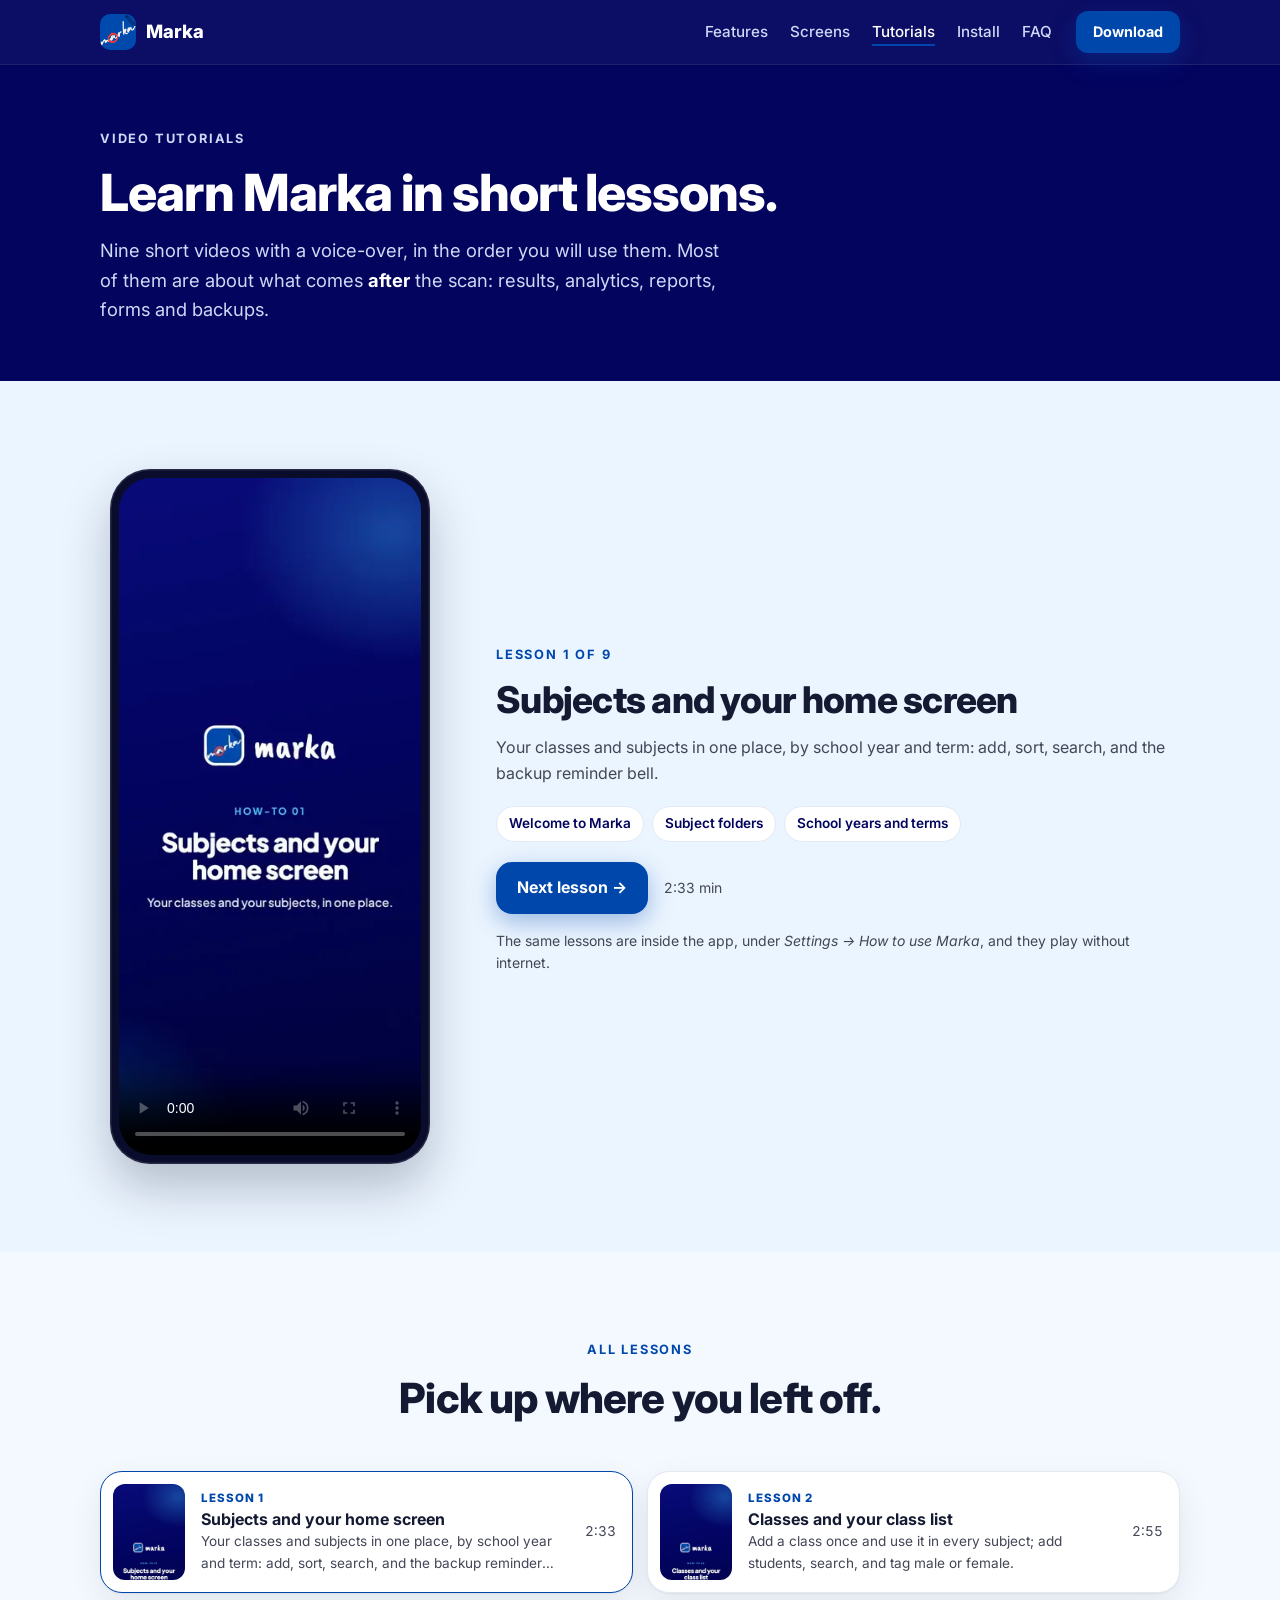
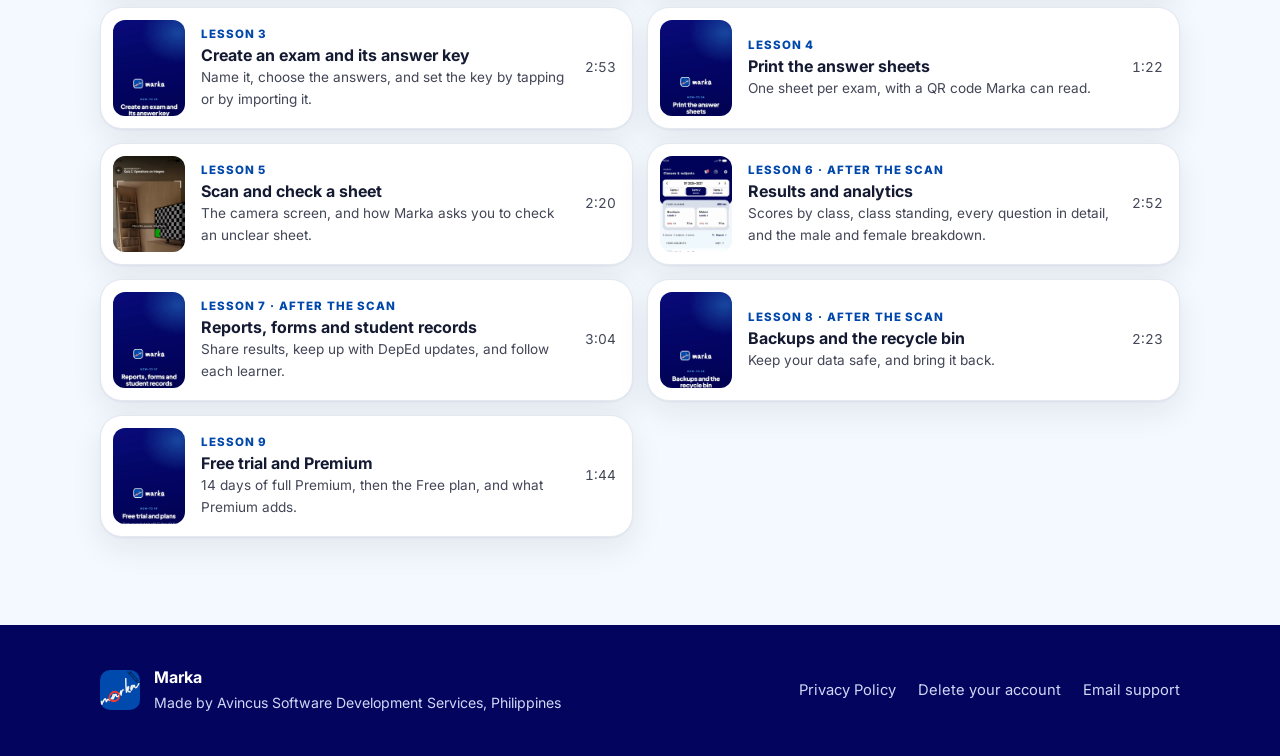
==== tutorials.html @ 27e3295a "Marka 1.1: website and update manifest" ====
<!doctype html>
<html lang="en">
<head>
  <meta charset="utf-8">
  <meta name="viewport" content="width=device-width, initial-scale=1">
  <title>Video tutorials — Marka</title>
  <meta name="description" content="Nine short video lessons with a voice-over: set up your classes, create exams, and learn what Marka tells you after the scan — results, analytics, reports, forms and backups.">
  <meta name="theme-color" content="#03045E">
  <meta name="color-scheme" content="light">
  <link rel="icon" type="image/png" href="assets/favicon.png">
  <link rel="apple-touch-icon" href="assets/apple-touch-icon.png">
  <meta property="og:type" content="website">
  <meta property="og:title" content="Marka video tutorials">
  <meta property="og:description" content="Nine short video lessons with a voice-over, from setting up your classes to reports, forms and backups.">
  <meta property="og:image" content="https://gillbatesx.github.io/marka/assets/social.png">
  <link rel="preconnect" href="https://fonts.googleapis.com">
  <link rel="preconnect" href="https://fonts.gstatic.com" crossorigin>
  <link href="https://fonts.googleapis.com/css2?family=Inter:wght@400;500;600;700;800&display=swap" rel="stylesheet">
  <link rel="stylesheet" href="styles.css">
</head>
<body>

<header class="nav" id="top">
  <div class="wrap nav-in">
    <a class="brand" href="./" aria-label="Marka home">
      <img src="assets/logo.png" width="36" height="36" alt="" class="brand-logo">
      <span>Marka</span>
    </a>
    <nav class="nav-links" aria-label="Main">
      <a href="./#features">Features</a>
      <a href="./#screens">Screens</a>
      <a href="tutorials.html" aria-current="page">Tutorials</a>
      <a href="./#install">Install</a>
      <a href="./#faq">FAQ</a>
    </nav>
    <a class="btn btn-accent btn-sm" href="./#install">Download</a>
  </div>
</header>

<main>
  <section class="page-hero">
    <div class="wrap">
      <p class="eyebrow">Video tutorials</p>
      <h1>Learn Marka in short lessons.</h1>
      <p class="lead">Nine short videos with a voice-over, in the order you will use them. Most of them are about what comes <strong>after</strong> the scan: results, analytics, reports, forms and backups.</p>
    </div>
  </section>

  <section class="section tint-soft">
    <div class="wrap player-grid">
      <div class="player-col">
        <div class="phone player-phone">
          <video id="player" controls playsinline preload="metadata" poster="videos/lesson-1.webp" aria-label="Lesson video">
            <source src="videos/lesson-1.mp4" type="video/mp4">
            Your browser can't play this video. <a href="videos/lesson-1.mp4">Download it</a> instead.
          </video>
        </div>
      </div>
      <div class="lesson-col">
        <p class="eyebrow dark" id="now-eyebrow">Lesson 1 of 9</p>
        <h2 id="now-title">Subjects and your home screen</h2>
        <p class="sub left" id="now-blurb"></p>
        <ul class="chapters" id="now-chapters" aria-label="In this lesson"></ul>
        <div class="player-actions">
          <button class="btn btn-accent" id="next-btn" type="button">Next lesson →</button>
          <span class="muted small" id="now-length"></span>
        </div>
        <p class="small muted">The same lessons are inside the app, under <em>Settings → How to use Marka</em>, and they play without internet.</p>
      </div>
    </div>
  </section>

  <section class="section">
    <div class="wrap">
      <header class="section-head reveal">
        <p class="eyebrow dark">All lessons</p>
        <h2>Pick up where you left off.</h2>
      </header>
      <ol class="lessons" id="lessons"></ol>
    </div>
  </section>
</main>

<footer class="footer">
  <div class="wrap foot-in">
    <div class="foot-brand">
      <img src="assets/logo.png" width="40" height="40" alt="" class="brand-logo">
      <div>
        <strong>Marka</strong>
        <span>Made by Avincus Software Development Services, Philippines</span>
      </div>
    </div>
    <nav class="foot-links" aria-label="Footer">
      <a href="https://gillbatesx.github.io/marka-legal/privacy.html">Privacy Policy</a>
      <a href="https://gillbatesx.github.io/marka-legal/delete-account.html">Delete your account</a>
      <a href="mailto:avincus.softwaredevelopment@gmail.com?subject=Marka%20feedback">Email support</a>
    </nav>
  </div>
</footer>

<script>
/* The nine lessons, the same ones that are inside the app (Settings > How to use Marka). */
var LESSONS = [
  { n: 1, title: "Subjects and your home screen", s: 153, blurb: "Your classes and subjects in one place, by school year and term: add, sort, search, and the backup reminder bell.", ch: ["Welcome to Marka", "Subject folders", "School years and terms"] },
  { n: 2, title: "Classes and your class list", s: 175, blurb: "Add a class once and use it in every subject; add students, search, and tag male or female.", ch: ["Classes", "Your class list"] },
  { n: 3, title: "Create an exam and its answer key", s: 173, blurb: "Name it, choose the answers, and set the key by tapping or by importing it.", ch: ["Create an exam", "The answer key and MELCs", "Shuffled versions"] },
  { n: 4, title: "Print the answer sheets", s: 82, blurb: "One sheet per exam, with a QR code Marka can read.", ch: ["Print the answer sheets", "Reusable blank sheets", "Use your own answer sheet"] },
  { n: 5, title: "Scan and check a sheet", s: 140, blurb: "The camera screen, and how Marka asks you to check an unclear sheet.", ch: ["Scan and grade", "Check a sheet"] },
  { n: 6, title: "Results and analytics", s: 172, blurb: "Scores by class, class standing, every question in detail, and the male and female breakdown.", ch: ["See the results", "Analytics"], after: true },
  { n: 7, title: "Reports, forms and student records", s: 184, blurb: "Share results, keep up with DepEd updates, and follow each learner.", ch: ["Reports and DepEd forms"], after: true },
  { n: 8, title: "Backups and the recycle bin", s: 143, blurb: "Keep your data safe, and bring it back.", ch: ["Backups", "Recycle bin, language and security"], after: true },
  { n: 9, title: "Free trial and Premium", s: 104, blurb: "14 days of full Premium, then the Free plan, and what Premium adds.", ch: ["Free and Premium", "When something goes wrong"] }
];
var $ = function (id) { return document.getElementById(id); };
var len = function (s) { return Math.floor(s / 60) + ":" + ("0" + (s % 60)).slice(-2); };
var current = 1;

function show(n, play) {
  var l = LESSONS[n - 1]; if (!l) return; current = n;
  var v = $("player");
  v.poster = "videos/lesson-" + n + ".webp";
  v.src = "videos/lesson-" + n + ".mp4";
  v.load(); if (play) { var p = v.play(); if (p && p.catch) p.catch(function () {}); }
  $("now-eyebrow").textContent = "Lesson " + n + " of " + LESSONS.length;
  $("now-title").textContent = l.title;
  $("now-blurb").textContent = l.blurb;
  $("now-length").textContent = len(l.s) + " min";
  $("now-chapters").innerHTML = l.ch.map(function (c) { return "<li>" + c + "</li>"; }).join("");
  var nb = $("next-btn"); nb.style.visibility = n < LESSONS.length ? "visible" : "hidden";
  Array.prototype.forEach.call(document.querySelectorAll(".lesson-item"), function (el) {
    var on = Number(el.dataset.n) === n; el.classList.toggle("on", on); el.setAttribute("aria-current", on ? "true" : "false");
  });
  try { history.replaceState(null, "", "#lesson-" + n); } catch (e) {}
}

$("lessons").innerHTML = LESSONS.map(function (l) {
  return '<li><button type="button" class="lesson-item" data-n="' + l.n + '">' +
    '<img src="videos/lesson-' + l.n + '.webp" alt="" width="72" height="162" loading="lazy">' +
    '<span class="li-body"><span class="li-n">Lesson ' + l.n + (l.after ? ' · after the scan' : '') + '</span>' +
    '<span class="li-t">' + l.title + '</span><span class="li-b">' + l.blurb + '</span></span>' +
    '<span class="li-len">' + len(l.s) + '</span></button></li>';
}).join("");
$("lessons").addEventListener("click", function (e) {
  var b = e.target.closest(".lesson-item"); if (!b) return;
  show(Number(b.dataset.n), true);
  $("player").scrollIntoView({ behavior: "smooth", block: "center" });
});
$("next-btn").addEventListener("click", function () { show(current + 1, true); });
$("player").addEventListener("ended", function () { if (current < LESSONS.length) $("next-btn").focus(); });

var m = /lesson-(\d+)/.exec(location.hash);
show(m && LESSONS[Number(m[1]) - 1] ? Number(m[1]) : 1, false);

(function () {
  var items = document.querySelectorAll(".reveal");
  var calm = window.matchMedia && window.matchMedia("(prefers-reduced-motion: reduce)").matches;
  if (!("IntersectionObserver" in window) || calm) { Array.prototype.forEach.call(items, function (n) { n.classList.add("in"); }); return; }
  var io = new IntersectionObserver(function (es) { es.forEach(function (e) { if (e.isIntersecting) { e.target.classList.add("in"); io.unobserve(e.target); } }); }, { threshold: 0.12 });
  Array.prototype.forEach.call(items, function (n) { io.observe(n); });
})();
</script>
</body>
</html>
---- styles.css ----
/* Marka website. Colours follow the app's 60-30-10 rule:
   60% neutral  : ice-white and white surfaces, ink text (most of every screen)
   30% navy     : one navy only, for structure (nav, hero, footer, icon tiles, step numbers)
   10% cobalt   : the accent, kept for actions (download buttons, ticks, links, small labels)
   Light only: a dark theme would turn the 60% neutral into navy and break the proportion. */
:root {
  --navy: #03045E;
  --cobalt: #0047AB;
  --ice: #F4F9FF;
  --ice-2: #EBF5FF;
  --surface: #FFFFFF;
  --ink: #141A32;
  --ink-2: #434656;
  --line: #E3E8F3;
  --on-navy: #FFFFFF;
  --on-navy-2: #CFD8F6;
  --radius: 22px;
  --shadow: 0 1px 2px rgba(20, 26, 50, .06), 0 12px 32px rgba(20, 26, 50, .08);
  --max: 1120px;
}

* { box-sizing: border-box; }
html { scroll-behavior: smooth; scroll-padding-top: 76px; }
body {
  margin: 0;
  font-family: Inter, system-ui, -apple-system, "Segoe UI", Roboto, sans-serif;
  background: var(--ice);
  color: var(--ink);
  line-height: 1.6;
  -webkit-font-smoothing: antialiased;
}
img { max-width: 100%; height: auto; display: block; }
a { color: var(--cobalt); }
h1, h2, h3 { line-height: 1.15; margin: 0; letter-spacing: -0.02em; }
.wrap { width: 100%; max-width: var(--max); margin: 0 auto; padding: 0 20px; }
.narrow { max-width: 760px; }
.muted { color: var(--ink-2); }
.small { font-size: .875rem; }

/* Buttons */
.btn {
  display: inline-flex; align-items: center; justify-content: center; gap: 10px;
  font: inherit; font-weight: 700; text-decoration: none; cursor: pointer;
  border-radius: 16px; border: 1.5px solid transparent;
  padding: 12px 20px; transition: transform .15s ease, box-shadow .2s ease, background .2s ease;
}
.btn:focus-visible, summary:focus-visible, a:focus-visible { outline: 3px solid #8FB8FF; outline-offset: 3px; }
.btn-accent { background: var(--cobalt); color: #fff; box-shadow: 0 8px 24px rgba(0, 71, 171, .35); }
.btn-accent:hover { filter: brightness(1.12); transform: translateY(-1px); }
.btn-ghost { background: rgba(255, 255, 255, .08); color: #fff; border-color: rgba(255, 255, 255, .35); }
.btn-ghost:hover { background: rgba(255, 255, 255, .16); }
.btn-lg { padding: 16px 26px; font-size: 1.05rem; }
.btn-sm { padding: 8px 16px; font-size: .9rem; border-radius: 12px; }

/* Nav */
.nav { position: sticky; top: 0; z-index: 50; background: rgba(3, 4, 94, .96); backdrop-filter: blur(14px); -webkit-backdrop-filter: blur(14px); border-bottom: 1px solid rgba(255, 255, 255, .08); }
.nav-in { display: flex; align-items: center; gap: 24px; height: 64px; }
.brand { display: flex; align-items: center; gap: 10px; color: #fff; text-decoration: none; font-weight: 800; font-size: 1.15rem; margin-right: auto; }
.brand-logo { border-radius: 10px; }
.nav-links { display: flex; gap: 22px; }
.nav-links a { color: var(--on-navy-2); text-decoration: none; font-weight: 500; font-size: .95rem; }
.nav-links a:hover { color: #fff; }

/* Hero */
.hero { position: relative; overflow: hidden; color: var(--on-navy); background: var(--navy); padding: 72px 0 96px; }
.hero-glow { position: absolute; inset: -20% -10% auto auto; width: 70vw; height: 70vw; max-width: 760px; max-height: 760px; background: radial-gradient(closest-side, rgba(255, 255, 255, .09), rgba(255, 255, 255, 0)); pointer-events: none; }
.hero-in { position: relative; display: grid; grid-template-columns: 1.05fr .95fr; gap: 40px; align-items: center; }
.eyebrow { margin: 0 0 14px; font-size: .8rem; font-weight: 700; letter-spacing: .14em; text-transform: uppercase; color: var(--on-navy-2); }
.eyebrow.dark { color: var(--cobalt); }
.hero h1 { font-size: clamp(2.2rem, 4.6vw, 3.5rem); font-weight: 800; margin-bottom: 20px; }
.lead { font-size: 1.15rem; color: var(--on-navy-2); max-width: 540px; margin: 0 0 28px; }
.lead.sm { font-size: 1.02rem; }
.cta-row { display: flex; flex-wrap: wrap; gap: 12px; margin-bottom: 14px; }
.meta { margin: 0 0 22px; color: var(--on-navy-2); font-size: .92rem; }
.chips { list-style: none; display: flex; flex-wrap: wrap; gap: 8px; margin: 0; padding: 0; }
.chips li { font-size: .82rem; font-weight: 600; padding: 6px 12px; border-radius: 999px; background: rgba(255, 255, 255, .1); border: 1px solid rgba(255, 255, 255, .18); color: #fff; }

/* Phones */
.phone { background: #0A0C2B; border-radius: 40px; padding: 9px; box-shadow: 0 30px 60px rgba(0, 0, 20, .45), inset 0 0 0 1.5px rgba(255, 255, 255, .12); width: 100%; max-width: 270px; }
.phone img { border-radius: 32px; width: 100%; }
.hero-phones { position: relative; height: 560px; }
.hero-phones .phone { position: absolute; width: 250px; }
.phone-back { right: 4%; top: 0; transform: rotate(6deg); opacity: .96; }
.phone-front { left: 6%; top: 48px; transform: rotate(-4deg); }

/* Sections */
.section { padding: 88px 0; }
.section.tint { background: var(--ice-2); }
.section-head { max-width: 680px; margin: 0 auto 48px; text-align: center; }
.section-head h2, .updates-grid h2, .install-copy h2 { font-size: clamp(1.8rem, 3.6vw, 2.6rem); font-weight: 800; }
.sub { color: var(--ink-2); margin: 12px 0 0; }
.sub.left { margin: 14px 0 20px; }

.band { background: var(--surface); border-bottom: 1px solid var(--line); }
.band-in { padding: 36px 20px; max-width: 860px; text-align: center; font-size: 1.12rem; color: var(--ink-2); }
.band-in strong { color: var(--navy); }

/* Feature grid */
.grid { display: grid; grid-template-columns: repeat(3, 1fr); gap: 20px; }
.card { background: var(--surface); border: 1px solid var(--line); border-radius: var(--radius); padding: 26px; box-shadow: var(--shadow); transition: transform .2s ease; }
.card:hover { transform: translateY(-3px); }
.card h3 { font-size: 1.1rem; margin: 16px 0 8px; }
.card p { margin: 0; color: var(--ink-2); font-size: .97rem; }
.ico { width: 48px; height: 48px; border-radius: 14px; background: var(--navy); display: grid; place-items: center; }
.ico svg { width: 24px; height: 24px; fill: none; stroke: #fff; stroke-width: 1.8; stroke-linecap: round; stroke-linejoin: round; }

/* Screens */
.shots { display: grid; grid-template-columns: repeat(3, 1fr); gap: 32px; justify-items: center; }
.shot { margin: 0; text-align: center; max-width: 290px; }
.shot .phone { margin: 0 auto 20px; box-shadow: 0 24px 48px rgba(20, 26, 50, .25), inset 0 0 0 1.5px rgba(255, 255, 255, .12); }
.shot figcaption strong { display: block; font-size: 1.05rem; }
.shot figcaption span { color: var(--ink-2); font-size: .94rem; }

/* Steps */
.steps { list-style: none; margin: 0; padding: 0; display: grid; grid-template-columns: repeat(4, 1fr); gap: 20px; counter-reset: s; }
.steps li { background: var(--surface); border: 1px solid var(--line); border-radius: var(--radius); padding: 24px; box-shadow: var(--shadow); }
.num { display: grid; place-items: center; width: 36px; height: 36px; border-radius: 50%; background: var(--navy); color: #fff; font-weight: 800; margin-bottom: 14px; }
.steps h3 { font-size: 1.05rem; margin-bottom: 6px; }
.steps p { margin: 0; color: var(--ink-2); font-size: .95rem; }

/* Install */
.install-grid { display: grid; grid-template-columns: 1.05fr .95fr; gap: 48px; align-items: start; }
.install-copy .eyebrow { color: var(--cobalt); }
.install-copy .lead { color: var(--ink-2); }
.install-copy .meta { color: var(--ink-2); }
.install-copy h2 { margin-bottom: 14px; }
.install-copy .meta { margin: 14px 0 20px; }
.hash { background: var(--surface); border: 1px solid var(--line); border-radius: 16px; padding: 14px 16px; }
.hash summary { cursor: pointer; font-weight: 600; }
.hash p { margin: 10px 0 6px; color: var(--ink-2); }
.hash code { display: block; word-break: break-all; font-family: ui-monospace, SFMono-Regular, Menlo, monospace; font-size: .8rem; background: var(--ice-2); color: var(--navy); padding: 10px 12px; border-radius: 10px; }
.hash .small code { display: inline; padding: 2px 6px; }
.install-card { background: var(--surface); color: var(--ink); border: 1px solid var(--line); border-radius: 26px; padding: 30px; box-shadow: var(--shadow); }
.install-card h3 { font-size: 1.3rem; margin-bottom: 16px; }
.mini-steps { margin: 0 0 16px; padding-left: 22px; display: grid; gap: 12px; }
.mini-steps li::marker { font-weight: 800; color: var(--cobalt); }
.note { margin: 0; padding: 14px 16px; background: var(--ice-2); border-radius: 14px; color: var(--ink-2); font-size: .9rem; }

/* Updates */
.updates-grid { display: grid; grid-template-columns: .8fr 1.2fr; gap: 56px; align-items: center; }
.phone-solo { display: grid; place-items: center; }
.phone-solo .phone { box-shadow: 0 24px 48px rgba(20, 26, 50, .25), inset 0 0 0 1.5px rgba(255, 255, 255, .12); }
.ticks { list-style: none; margin: 0 0 18px; padding: 0; display: grid; gap: 14px; }
.ticks li { position: relative; padding-left: 34px; color: var(--ink-2); }
.ticks li b { color: var(--ink); }
.ticks li::before { content: ""; position: absolute; left: 0; top: 3px; width: 22px; height: 22px; border-radius: 50%; background: var(--cobalt) url("data:image/svg+xml,%3Csvg xmlns='http://www.w3.org/2000/svg' viewBox='0 0 24 24' fill='none' stroke='white' stroke-width='3' stroke-linecap='round' stroke-linejoin='round'%3E%3Cpath d='M6 12.500l4 4 8-9'/%3E%3C/svg%3E") center / 14px no-repeat; }

/* Releases */
.release { background: var(--surface); border: 1px solid var(--line); border-radius: var(--radius); padding: 22px 24px; margin-bottom: 14px; box-shadow: var(--shadow); }
.release-head { display: flex; align-items: baseline; gap: 12px; flex-wrap: wrap; margin-bottom: 8px; }
.release h3 { font-size: 1.15rem; }
.release time { color: var(--ink-2); font-size: .9rem; }
.tag { font-size: .72rem; font-weight: 800; letter-spacing: .06em; text-transform: uppercase; background: var(--cobalt); color: #fff; padding: 3px 10px; border-radius: 999px; }
.release ul { margin: 0; padding-left: 20px; color: var(--ink-2); }

/* FAQ */
.faq details { background: var(--surface); border: 1px solid var(--line); border-radius: 18px; padding: 0 20px; margin-bottom: 12px; }
.faq summary { cursor: pointer; font-weight: 700; padding: 18px 0; list-style: none; display: flex; justify-content: space-between; gap: 16px; }
.faq summary::-webkit-details-marker { display: none; }
.faq summary::after { content: "+"; font-size: 1.4rem; line-height: 1; color: var(--cobalt); transition: transform .2s ease; }
.faq details[open] summary::after { transform: rotate(45deg); }
.faq details p { margin: 0 0 18px; color: var(--ink-2); }

/* Footer */
.footer { background: var(--navy); color: var(--on-navy-2); padding: 40px 0; }
.foot-in { display: flex; justify-content: space-between; gap: 24px; flex-wrap: wrap; align-items: center; }
.foot-brand { display: flex; gap: 14px; align-items: center; }
.foot-brand strong { color: #fff; display: block; }
.foot-brand span { font-size: .88rem; }
.foot-links { display: flex; gap: 22px; flex-wrap: wrap; }
.foot-links a { color: var(--on-navy-2); text-decoration: none; font-size: .92rem; }
.foot-links a:hover { color: #fff; text-decoration: underline; }

/* Reveal on scroll */
.reveal { opacity: 0; transform: translateY(18px); transition: opacity .6s ease, transform .6s ease; }
.reveal.in { opacity: 1; transform: none; }
@media (prefers-reduced-motion: reduce) {
  html { scroll-behavior: auto; }
  .reveal { opacity: 1; transform: none; transition: none; }
  .btn, .card { transition: none; }
}

/* Tablet and phone */
@media (max-width: 960px) {
  .hero-in, .install-grid, .updates-grid { grid-template-columns: 1fr; }
  .hero-phones { height: 520px; max-width: 520px; margin: 0 auto; width: 100%; }
  .grid { grid-template-columns: repeat(2, 1fr); }
  .steps { grid-template-columns: repeat(2, 1fr); }
  .shots { grid-template-columns: 1fr; gap: 48px; }
  .nav-links { display: none; }
}
@media (max-width: 560px) {
  .hero { padding: 48px 0 64px; }
  .section { padding: 64px 0; }
  .grid, .steps { grid-template-columns: 1fr; }
  .hero-phones { height: 440px; }
  .hero-phones .phone { width: 200px; }
  .btn-lg { width: 100%; }
  .cta-row { flex-direction: column; }
}

/* Tutorials page */
.nav-links a[aria-current="page"] { color: #fff; box-shadow: 0 2px 0 var(--cobalt); }
.page-hero { background: var(--navy); color: var(--on-navy); padding: 64px 0 56px; }
.page-hero h1 { font-size: clamp(2rem, 4.4vw, 3.2rem); font-weight: 800; margin-bottom: 14px; }
.page-hero .lead { margin: 0; max-width: 640px; }
.page-hero .lead strong { color: #fff; }
.tint-soft { background: var(--ice-2); }
.player-grid { display: grid; grid-template-columns: 340px 1fr; gap: 56px; align-items: center; }
.player-col { display: grid; place-items: center; }
.player-phone { max-width: 320px; box-shadow: 0 24px 48px rgba(20, 26, 50, .25), inset 0 0 0 1.5px rgba(255, 255, 255, .12); }
.player-phone video { display: block; width: 100%; aspect-ratio: 540 / 1212; border-radius: 32px; background: #0A0C2B; }
.lesson-col h2 { font-size: clamp(1.6rem, 3.2vw, 2.3rem); font-weight: 800; }
.chapters { list-style: none; margin: 0 0 20px; padding: 0; display: flex; flex-wrap: wrap; gap: 8px; }
.chapters li { font-size: .85rem; font-weight: 600; padding: 6px 12px; border-radius: 999px; background: var(--surface); border: 1px solid var(--line); color: var(--navy); }
.player-actions { display: flex; align-items: center; gap: 16px; margin-bottom: 16px; }
.lessons { list-style: none; margin: 0; padding: 0; display: grid; grid-template-columns: 1fr 1fr; gap: 14px; }
.lesson-item { width: 100%; display: flex; align-items: center; gap: 16px; text-align: left; font: inherit; color: inherit; cursor: pointer; background: var(--surface); border: 1.5px solid var(--line); border-radius: var(--radius); padding: 12px 16px 12px 12px; box-shadow: var(--shadow); transition: transform .15s ease, border-color .2s ease; }
.lesson-item:hover { transform: translateY(-2px); }
.lesson-item:focus-visible { outline: 3px solid #8FB8FF; outline-offset: 3px; }
.lesson-item.on { border-color: var(--cobalt); }
.lesson-item img { width: 72px; height: 96px; object-fit: cover; object-position: top; border-radius: 12px; flex: none; background: var(--ice-2); }
.li-body { display: grid; gap: 2px; flex: 1; min-width: 0; }
.li-n { font-size: .72rem; font-weight: 800; letter-spacing: .08em; text-transform: uppercase; color: var(--cobalt); }
.li-t { font-weight: 700; line-height: 1.25; }
.li-b { font-size: .85rem; color: var(--ink-2); display: -webkit-box; -webkit-line-clamp: 2; -webkit-box-orient: vertical; overflow: hidden; }
.li-len { font-size: .85rem; color: var(--ink-2); font-variant-numeric: tabular-nums; flex: none; }
@media (max-width: 960px) {
  .player-grid { grid-template-columns: 1fr; gap: 32px; }
  .lessons { grid-template-columns: 1fr; }
}
@media (max-width: 560px) { .page-hero { padding: 44px 0 36px; } .player-actions .btn { width: 100%; } .player-actions { flex-direction: column; align-items: stretch; } }

/* Tutorials teaser on the home page */
.teaser { display: grid; grid-template-columns: repeat(3, 1fr); gap: 20px; margin-bottom: 36px; }
.teaser-card { display: grid; gap: 6px; text-decoration: none; color: inherit; background: var(--surface); border: 1px solid var(--line); border-radius: var(--radius); padding: 18px; box-shadow: var(--shadow); transition: transform .2s ease; }
.teaser-card:hover { transform: translateY(-3px); }
.teaser-card img { width: 100%; max-width: 150px; height: 190px; object-fit: cover; object-position: top; border-radius: 14px; margin-bottom: 8px; }
.teaser-card strong { font-size: 1.05rem; line-height: 1.25; }
.teaser-card span:last-child { color: var(--ink-2); font-size: .93rem; }
.center { text-align: center; }
@media (max-width: 960px) { .teaser { grid-template-columns: 1fr; } .teaser-card { grid-template-columns: 90px 1fr; column-gap: 16px; align-items: center; } .teaser-card img { grid-row: 1 / span 3; height: 120px; max-width: 90px; margin: 0; } }
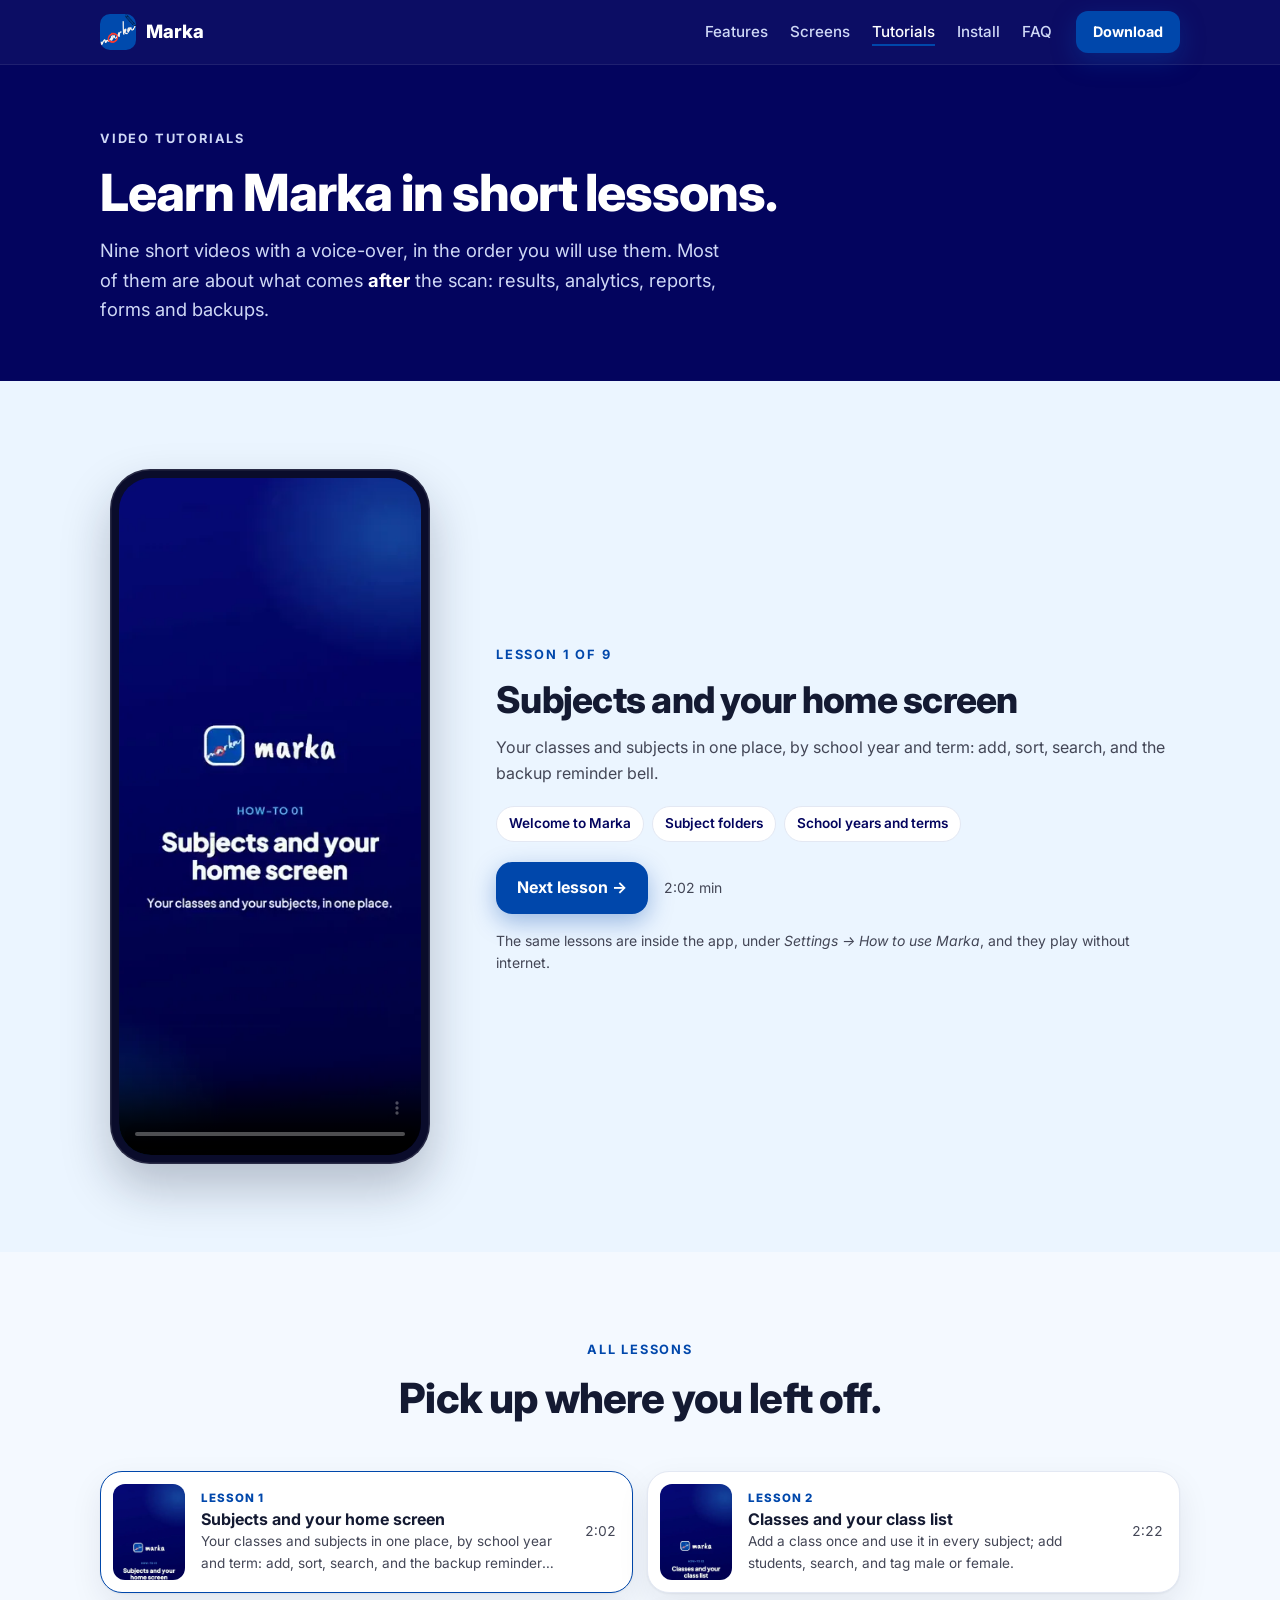
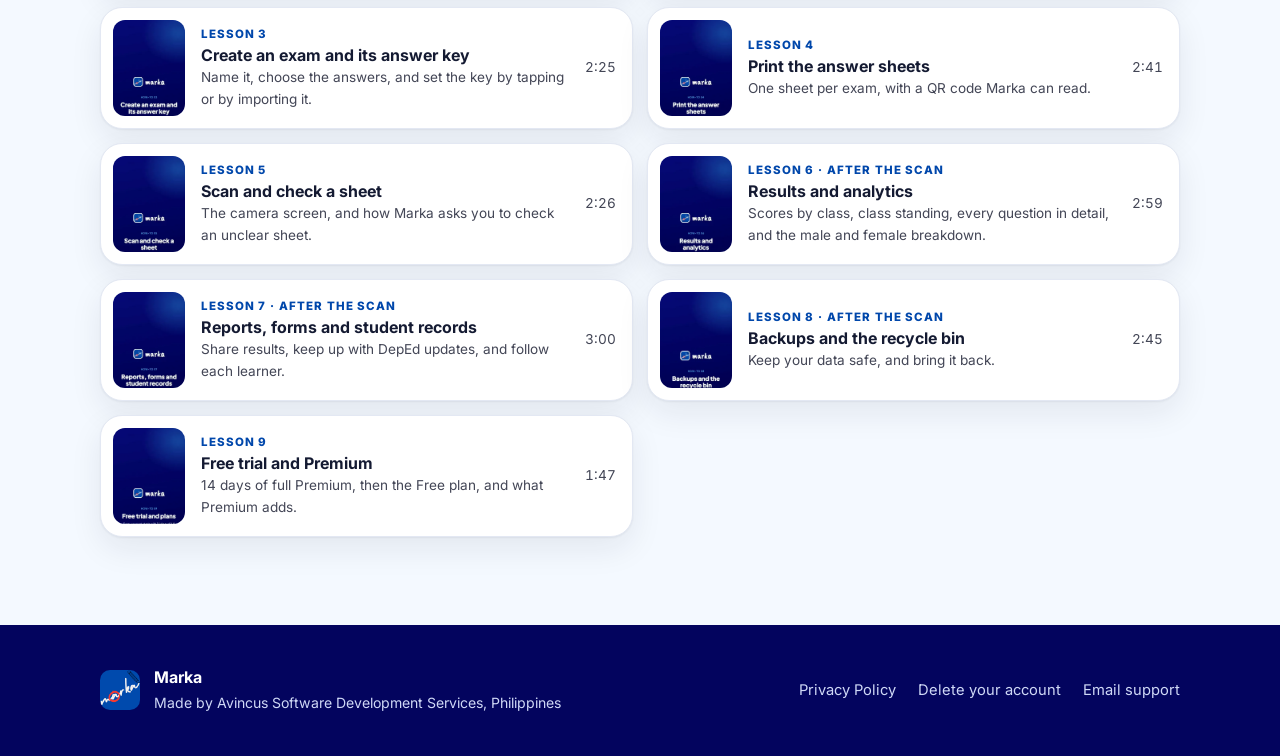
==== commit 49ef6855: "Marka 1.0: website and update manifest" ====
--- a/tutorials.html
+++ b/tutorials.html
@@ -101,15 +101,15 @@
 <script>
 /* The nine lessons, the same ones that are inside the app (Settings > How to use Marka). */
 var LESSONS = [
-  { n: 1, title: "Subjects and your home screen", s: 153, blurb: "Your classes and subjects in one place, by school year and term: add, sort, search, and the backup reminder bell.", ch: ["Welcome to Marka", "Subject folders", "School years and terms"] },
-  { n: 2, title: "Classes and your class list", s: 175, blurb: "Add a class once and use it in every subject; add students, search, and tag male or female.", ch: ["Classes", "Your class list"] },
-  { n: 3, title: "Create an exam and its answer key", s: 173, blurb: "Name it, choose the answers, and set the key by tapping or by importing it.", ch: ["Create an exam", "The answer key and MELCs", "Shuffled versions"] },
-  { n: 4, title: "Print the answer sheets", s: 82, blurb: "One sheet per exam, with a QR code Marka can read.", ch: ["Print the answer sheets", "Reusable blank sheets", "Use your own answer sheet"] },
-  { n: 5, title: "Scan and check a sheet", s: 140, blurb: "The camera screen, and how Marka asks you to check an unclear sheet.", ch: ["Scan and grade", "Check a sheet"] },
-  { n: 6, title: "Results and analytics", s: 172, blurb: "Scores by class, class standing, every question in detail, and the male and female breakdown.", ch: ["See the results", "Analytics"], after: true },
-  { n: 7, title: "Reports, forms and student records", s: 184, blurb: "Share results, keep up with DepEd updates, and follow each learner.", ch: ["Reports and DepEd forms"], after: true },
-  { n: 8, title: "Backups and the recycle bin", s: 143, blurb: "Keep your data safe, and bring it back.", ch: ["Backups", "Recycle bin, language and security"], after: true },
-  { n: 9, title: "Free trial and Premium", s: 104, blurb: "14 days of full Premium, then the Free plan, and what Premium adds.", ch: ["Free and Premium", "When something goes wrong"] }
+  { n: 1, title: "Subjects and your home screen", s: 122, blurb: "Your classes and subjects in one place, by school year and term: add, sort, search, and the backup reminder bell.", ch: ["Welcome to Marka", "Subject folders", "School years and terms"] },
+  { n: 2, title: "Classes and your class list", s: 142, blurb: "Add a class once and use it in every subject; add students, search, and tag male or female.", ch: ["Classes", "Your class list"] },
+  { n: 3, title: "Create an exam and its answer key", s: 145, blurb: "Name it, choose the answers, and set the key by tapping or by importing it.", ch: ["Create an exam", "The answer key and MELCs", "Shuffled versions"] },
+  { n: 4, title: "Print the answer sheets", s: 161, blurb: "One sheet per exam, with a QR code Marka can read.", ch: ["Print the answer sheets", "Reusable blank sheets", "Use your own answer sheet"] },
+  { n: 5, title: "Scan and check a sheet", s: 146, blurb: "The camera screen, and how Marka asks you to check an unclear sheet.", ch: ["Scan and grade", "Check a sheet"] },
+  { n: 6, title: "Results and analytics", s: 179, blurb: "Scores by class, class standing, every question in detail, and the male and female breakdown.", ch: ["See the results", "Analytics"], after: true },
+  { n: 7, title: "Reports, forms and student records", s: 180, blurb: "Share results, keep up with DepEd updates, and follow each learner.", ch: ["Reports and DepEd forms"], after: true },
+  { n: 8, title: "Backups and the recycle bin", s: 165, blurb: "Keep your data safe, and bring it back.", ch: ["Backups", "Recycle bin, language and security"], after: true },
+  { n: 9, title: "Free trial and Premium", s: 107, blurb: "14 days of full Premium, then the Free plan, and what Premium adds.", ch: ["Free and Premium", "When something goes wrong"] }
 ];
 var $ = function (id) { return document.getElementById(id); };
 var len = function (s) { return Math.floor(s / 60) + ":" + ("0" + (s % 60)).slice(-2); };
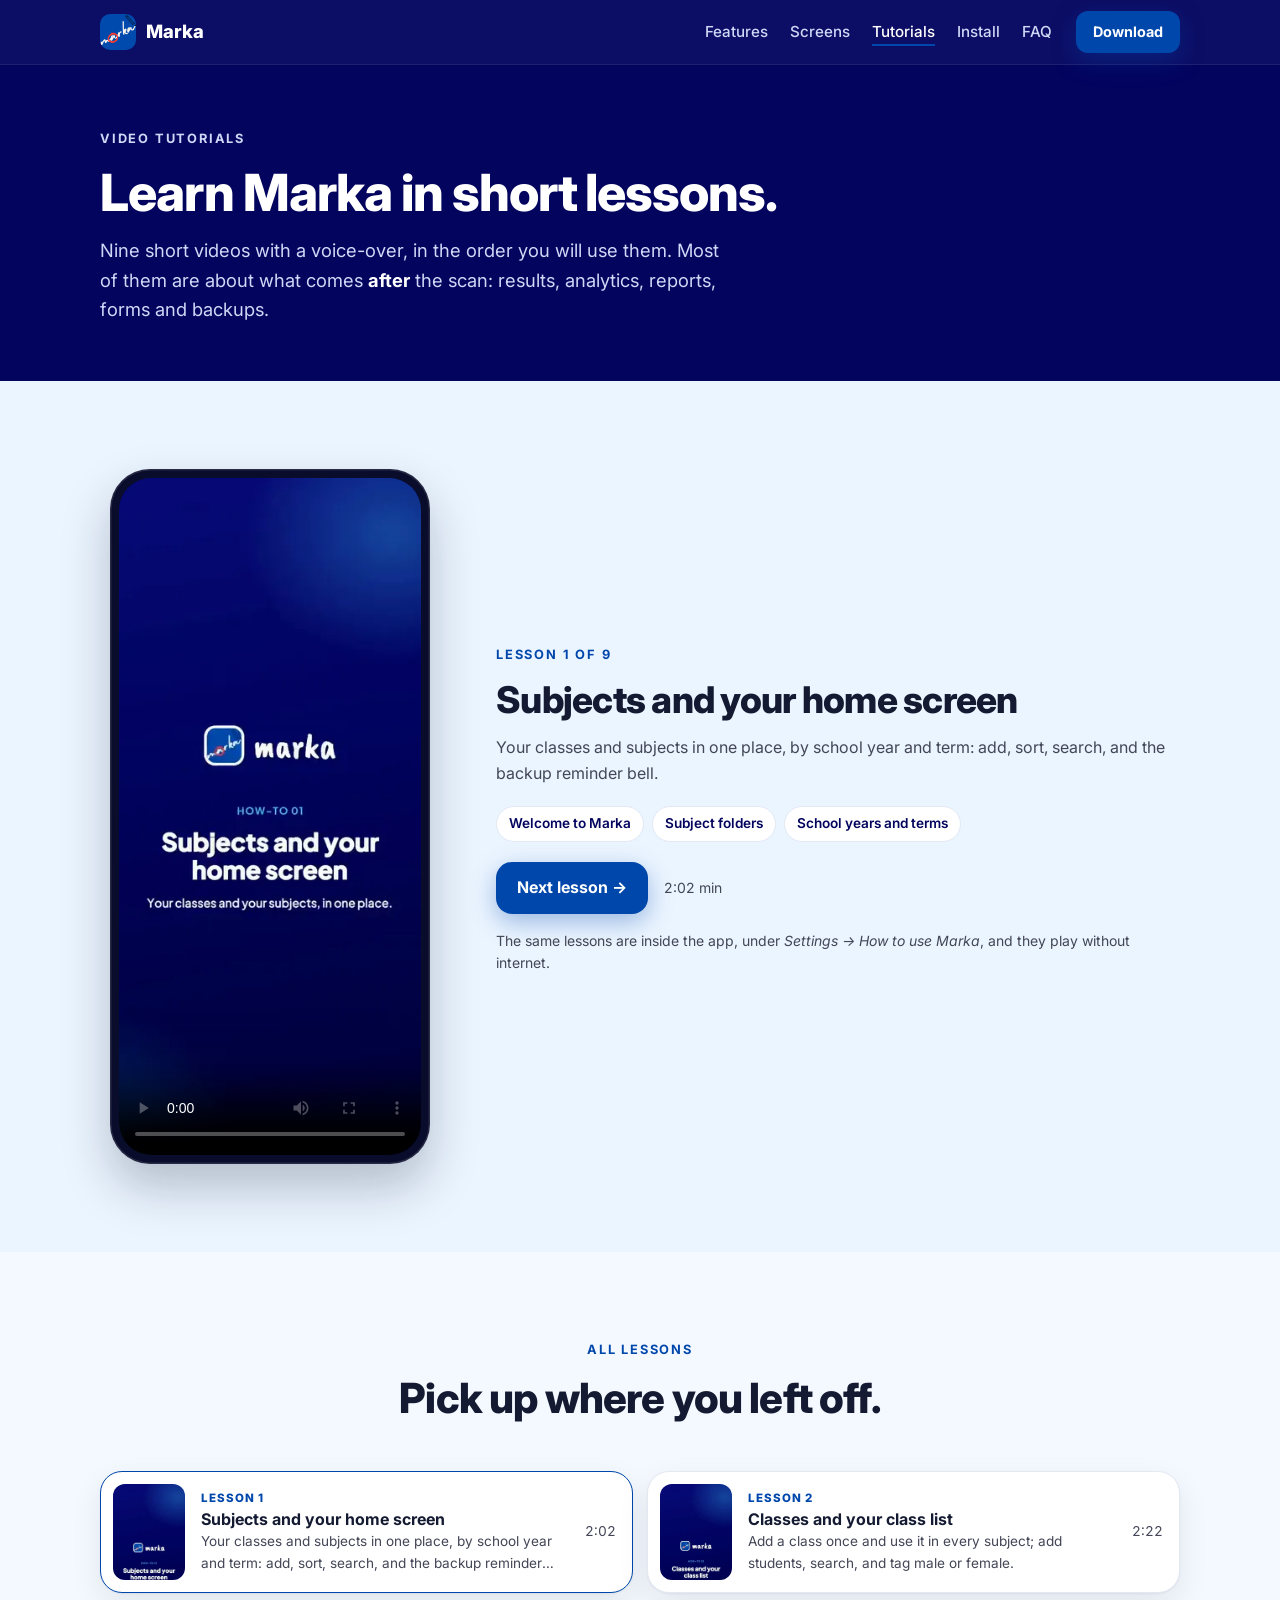
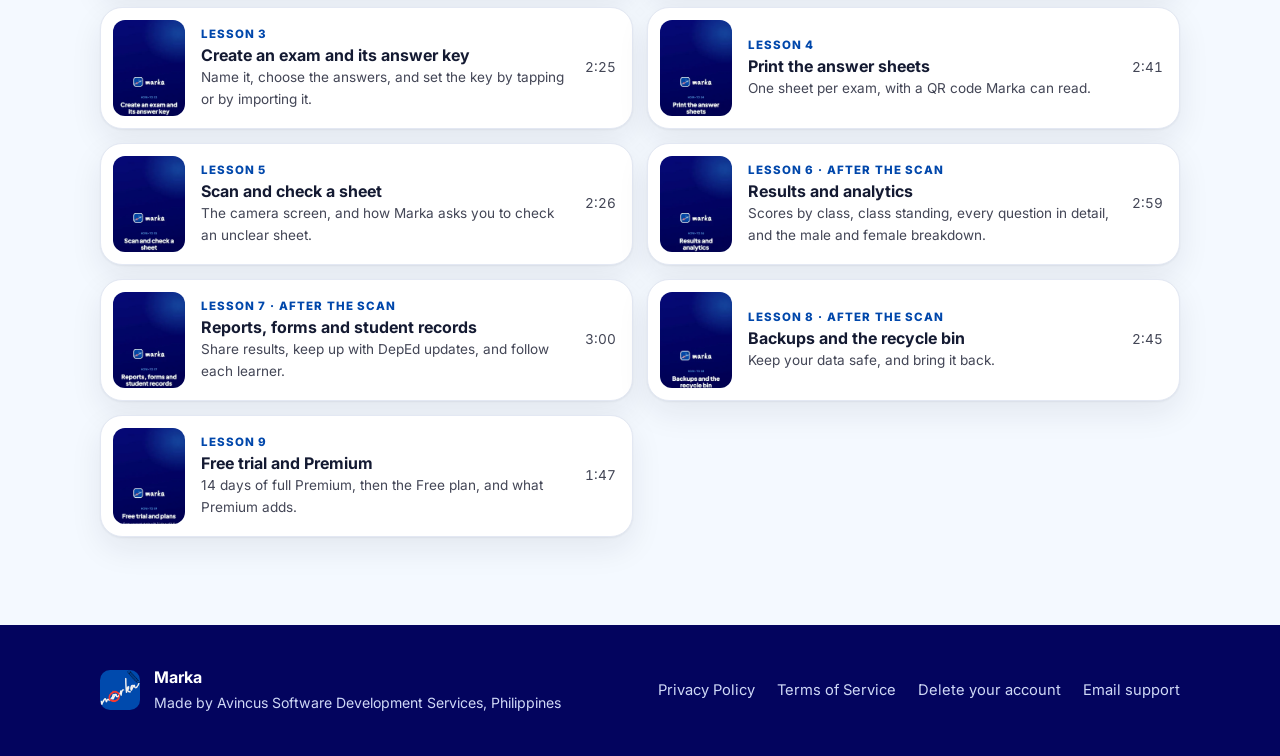
==== commit fdc953c6: "Marka 1.0: website and update manifest" ====
--- a/tutorials.html
+++ b/tutorials.html
@@ -92,6 +92,7 @@
     </div>
     <nav class="foot-links" aria-label="Footer">
       <a href="https://gillbatesx.github.io/marka-legal/privacy.html">Privacy Policy</a>
+      <a href="https://gillbatesx.github.io/marka-legal/terms.html">Terms of Service</a>
       <a href="https://gillbatesx.github.io/marka-legal/delete-account.html">Delete your account</a>
       <a href="mailto:avincus.softwaredevelopment@gmail.com?subject=Marka%20feedback">Email support</a>
     </nav>
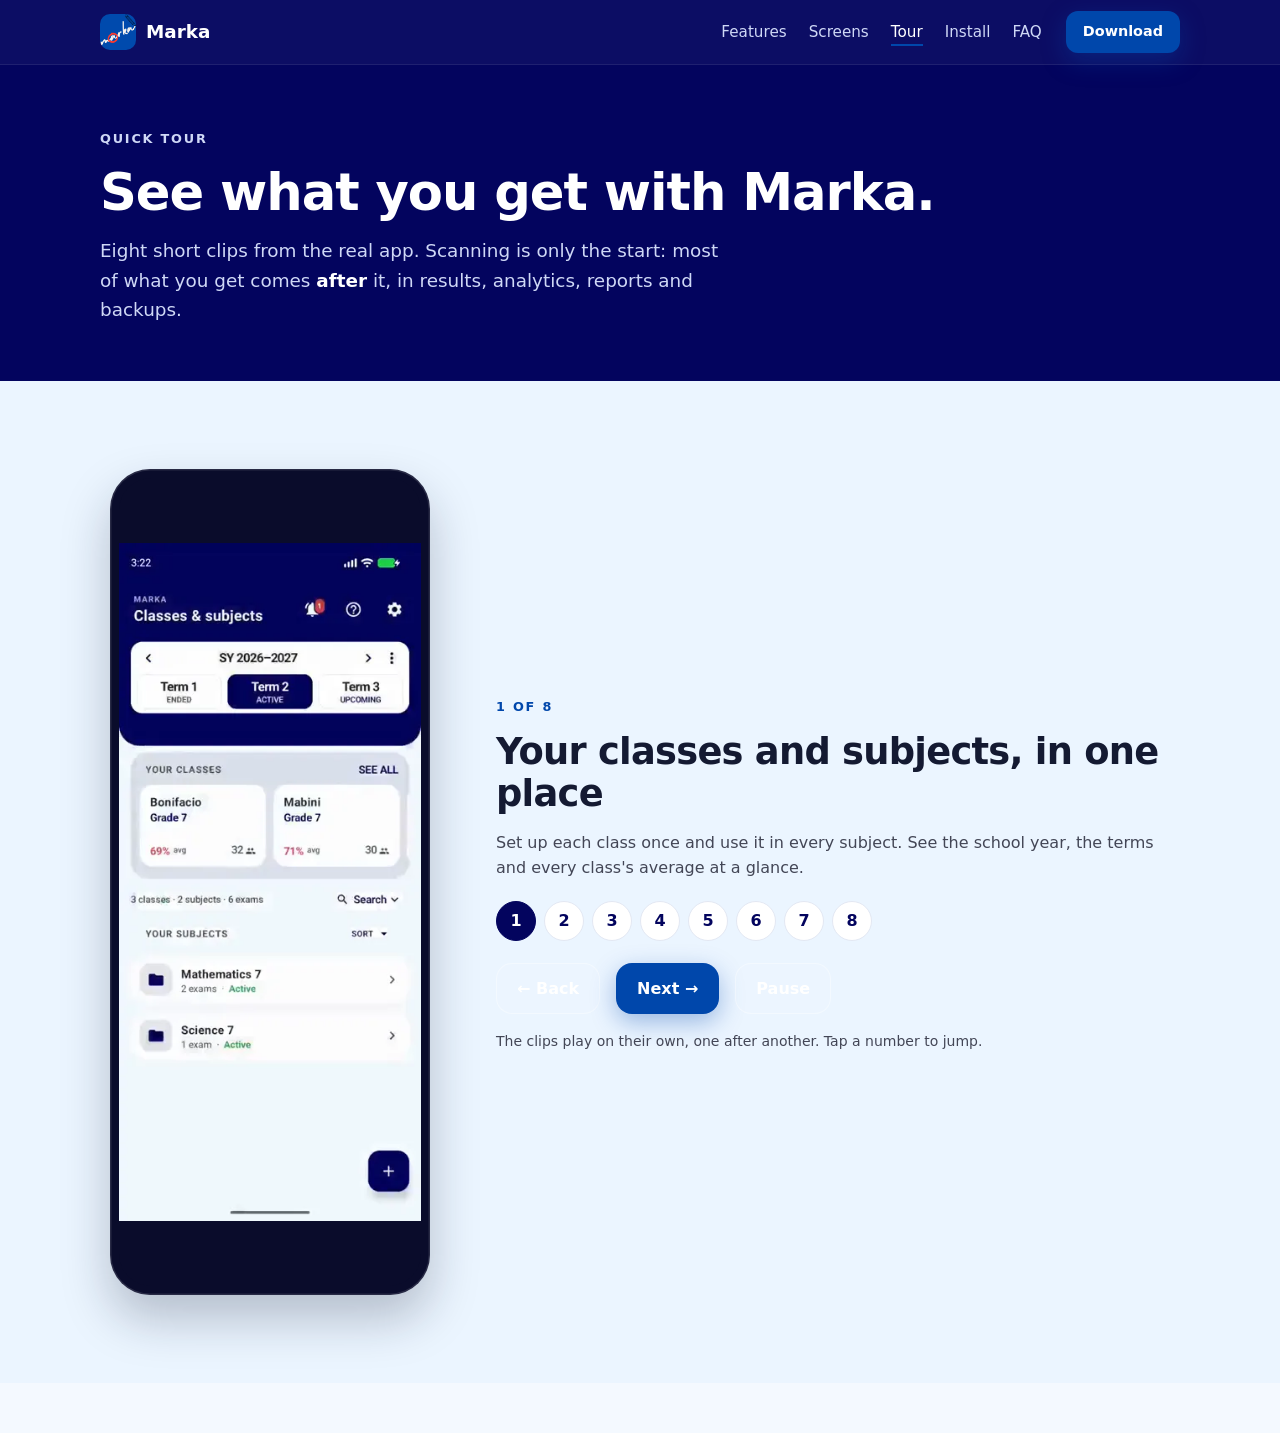
==== commit 1f451d0f: "Marka 1.0: website and update manifest" ====
--- a/tutorials.html
+++ b/tutorials.html
@@ -1,164 +1 @@
-<!doctype html>
-<html lang="en">
-<head>
-  <meta charset="utf-8">
-  <meta name="viewport" content="width=device-width, initial-scale=1">
-  <title>Video tutorials — Marka</title>
-  <meta name="description" content="Nine short video lessons with a voice-over: set up your classes, create exams, and learn what Marka tells you after the scan — results, analytics, reports, forms and backups.">
-  <meta name="theme-color" content="#03045E">
-  <meta name="color-scheme" content="light">
-  <link rel="icon" type="image/png" href="assets/favicon.png">
-  <link rel="apple-touch-icon" href="assets/apple-touch-icon.png">
-  <meta property="og:type" content="website">
-  <meta property="og:title" content="Marka video tutorials">
-  <meta property="og:description" content="Nine short video lessons with a voice-over, from setting up your classes to reports, forms and backups.">
-  <meta property="og:image" content="https://gillbatesx.github.io/marka/assets/social.png">
-  <link rel="preconnect" href="https://fonts.googleapis.com">
-  <link rel="preconnect" href="https://fonts.gstatic.com" crossorigin>
-  <link href="https://fonts.googleapis.com/css2?family=Inter:wght@400;500;600;700;800&display=swap" rel="stylesheet">
-  <link rel="stylesheet" href="styles.css">
-</head>
-<body>
-
-<header class="nav" id="top">
-  <div class="wrap nav-in">
-    <a class="brand" href="./" aria-label="Marka home">
-      <img src="assets/logo.png" width="36" height="36" alt="" class="brand-logo">
-      <span>Marka</span>
-    </a>
-    <nav class="nav-links" aria-label="Main">
-      <a href="./#features">Features</a>
-      <a href="./#screens">Screens</a>
-      <a href="tutorials.html" aria-current="page">Tutorials</a>
-      <a href="./#install">Install</a>
-      <a href="./#faq">FAQ</a>
-    </nav>
-    <a class="btn btn-accent btn-sm" href="./#install">Download</a>
-  </div>
-</header>
-
-<main>
-  <section class="page-hero">
-    <div class="wrap">
-      <p class="eyebrow">Video tutorials</p>
-      <h1>Learn Marka in short lessons.</h1>
-      <p class="lead">Nine short videos with a voice-over, in the order you will use them. Most of them are about what comes <strong>after</strong> the scan: results, analytics, reports, forms and backups.</p>
-    </div>
-  </section>
-
-  <section class="section tint-soft">
-    <div class="wrap player-grid">
-      <div class="player-col">
-        <div class="phone player-phone">
-          <video id="player" controls playsinline preload="metadata" poster="videos/lesson-1.webp" aria-label="Lesson video">
-            <source src="videos/lesson-1.mp4" type="video/mp4">
-            Your browser can't play this video. <a href="videos/lesson-1.mp4">Download it</a> instead.
-          </video>
-        </div>
-      </div>
-      <div class="lesson-col">
-        <p class="eyebrow dark" id="now-eyebrow">Lesson 1 of 9</p>
-        <h2 id="now-title">Subjects and your home screen</h2>
-        <p class="sub left" id="now-blurb"></p>
-        <ul class="chapters" id="now-chapters" aria-label="In this lesson"></ul>
-        <div class="player-actions">
-          <button class="btn btn-accent" id="next-btn" type="button">Next lesson →</button>
-          <span class="muted small" id="now-length"></span>
-        </div>
-        <p class="small muted">The same lessons are inside the app, under <em>Settings → How to use Marka</em>, and they play without internet.</p>
-      </div>
-    </div>
-  </section>
-
-  <section class="section">
-    <div class="wrap">
-      <header class="section-head reveal">
-        <p class="eyebrow dark">All lessons</p>
-        <h2>Pick up where you left off.</h2>
-      </header>
-      <ol class="lessons" id="lessons"></ol>
-    </div>
-  </section>
-</main>
-
-<footer class="footer">
-  <div class="wrap foot-in">
-    <div class="foot-brand">
-      <img src="assets/logo.png" width="40" height="40" alt="" class="brand-logo">
-      <div>
-        <strong>Marka</strong>
-        <span>Made by Avincus Software Development Services, Philippines</span>
-      </div>
-    </div>
-    <nav class="foot-links" aria-label="Footer">
-      <a href="https://gillbatesx.github.io/marka-legal/privacy.html">Privacy Policy</a>
-      <a href="https://gillbatesx.github.io/marka-legal/terms.html">Terms of Service</a>
-      <a href="https://gillbatesx.github.io/marka-legal/delete-account.html">Delete your account</a>
-      <a href="mailto:avincus.softwaredevelopment@gmail.com?subject=Marka%20feedback">Email support</a>
-    </nav>
-  </div>
-</footer>
-
-<script>
-/* The nine lessons, the same ones that are inside the app (Settings > How to use Marka). */
-var LESSONS = [
-  { n: 1, title: "Subjects and your home screen", s: 122, blurb: "Your classes and subjects in one place, by school year and term: add, sort, search, and the backup reminder bell.", ch: ["Welcome to Marka", "Subject folders", "School years and terms"] },
-  { n: 2, title: "Classes and your class list", s: 142, blurb: "Add a class once and use it in every subject; add students, search, and tag male or female.", ch: ["Classes", "Your class list"] },
-  { n: 3, title: "Create an exam and its answer key", s: 145, blurb: "Name it, choose the answers, and set the key by tapping or by importing it.", ch: ["Create an exam", "The answer key and MELCs", "Shuffled versions"] },
-  { n: 4, title: "Print the answer sheets", s: 161, blurb: "One sheet per exam, with a QR code Marka can read.", ch: ["Print the answer sheets", "Reusable blank sheets", "Use your own answer sheet"] },
-  { n: 5, title: "Scan and check a sheet", s: 146, blurb: "The camera screen, and how Marka asks you to check an unclear sheet.", ch: ["Scan and grade", "Check a sheet"] },
-  { n: 6, title: "Results and analytics", s: 179, blurb: "Scores by class, class standing, every question in detail, and the male and female breakdown.", ch: ["See the results", "Analytics"], after: true },
-  { n: 7, title: "Reports, forms and student records", s: 180, blurb: "Share results, keep up with DepEd updates, and follow each learner.", ch: ["Reports and DepEd forms"], after: true },
-  { n: 8, title: "Backups and the recycle bin", s: 165, blurb: "Keep your data safe, and bring it back.", ch: ["Backups", "Recycle bin, language and security"], after: true },
-  { n: 9, title: "Free trial and Premium", s: 107, blurb: "14 days of full Premium, then the Free plan, and what Premium adds.", ch: ["Free and Premium", "When something goes wrong"] }
-];
-var $ = function (id) { return document.getElementById(id); };
-var len = function (s) { return Math.floor(s / 60) + ":" + ("0" + (s % 60)).slice(-2); };
-var current = 1;
-
-function show(n, play) {
-  var l = LESSONS[n - 1]; if (!l) return; current = n;
-  var v = $("player");
-  v.poster = "videos/lesson-" + n + ".webp";
-  v.src = "videos/lesson-" + n + ".mp4";
-  v.load(); if (play) { var p = v.play(); if (p && p.catch) p.catch(function () {}); }
-  $("now-eyebrow").textContent = "Lesson " + n + " of " + LESSONS.length;
-  $("now-title").textContent = l.title;
-  $("now-blurb").textContent = l.blurb;
-  $("now-length").textContent = len(l.s) + " min";
-  $("now-chapters").innerHTML = l.ch.map(function (c) { return "<li>" + c + "</li>"; }).join("");
-  var nb = $("next-btn"); nb.style.visibility = n < LESSONS.length ? "visible" : "hidden";
-  Array.prototype.forEach.call(document.querySelectorAll(".lesson-item"), function (el) {
-    var on = Number(el.dataset.n) === n; el.classList.toggle("on", on); el.setAttribute("aria-current", on ? "true" : "false");
-  });
-  try { history.replaceState(null, "", "#lesson-" + n); } catch (e) {}
-}
-
-$("lessons").innerHTML = LESSONS.map(function (l) {
-  return '<li><button type="button" class="lesson-item" data-n="' + l.n + '">' +
-    '<img src="videos/lesson-' + l.n + '.webp" alt="" width="72" height="162" loading="lazy">' +
-    '<span class="li-body"><span class="li-n">Lesson ' + l.n + (l.after ? ' · after the scan' : '') + '</span>' +
-    '<span class="li-t">' + l.title + '</span><span class="li-b">' + l.blurb + '</span></span>' +
-    '<span class="li-len">' + len(l.s) + '</span></button></li>';
-}).join("");
-$("lessons").addEventListener("click", function (e) {
-  var b = e.target.closest(".lesson-item"); if (!b) return;
-  show(Number(b.dataset.n), true);
-  $("player").scrollIntoView({ behavior: "smooth", block: "center" });
-});
-$("next-btn").addEventListener("click", function () { show(current + 1, true); });
-$("player").addEventListener("ended", function () { if (current < LESSONS.length) $("next-btn").focus(); });
-
-var m = /lesson-(\d+)/.exec(location.hash);
-show(m && LESSONS[Number(m[1]) - 1] ? Number(m[1]) : 1, false);
-
-(function () {
-  var items = document.querySelectorAll(".reveal");
-  var calm = window.matchMedia && window.matchMedia("(prefers-reduced-motion: reduce)").matches;
-  if (!("IntersectionObserver" in window) || calm) { Array.prototype.forEach.call(items, function (n) { n.classList.add("in"); }); return; }
-  var io = new IntersectionObserver(function (es) { es.forEach(function (e) { if (e.isIntersecting) { e.target.classList.add("in"); io.unobserve(e.target); } }); }, { threshold: 0.12 });
-  Array.prototype.forEach.call(items, function (n) { io.observe(n); });
-})();
-</script>
-</body>
-</html>
+<!doctype html><html lang="en"><head><meta charset="utf-8"><title>Marka — quick tour</title><meta http-equiv="refresh" content="0; url=tour.html"><link rel="canonical" href="tour.html"><meta name="robots" content="noindex"></head><body><p><a href="tour.html">Go to the Marka quick tour</a></p></body></html>
